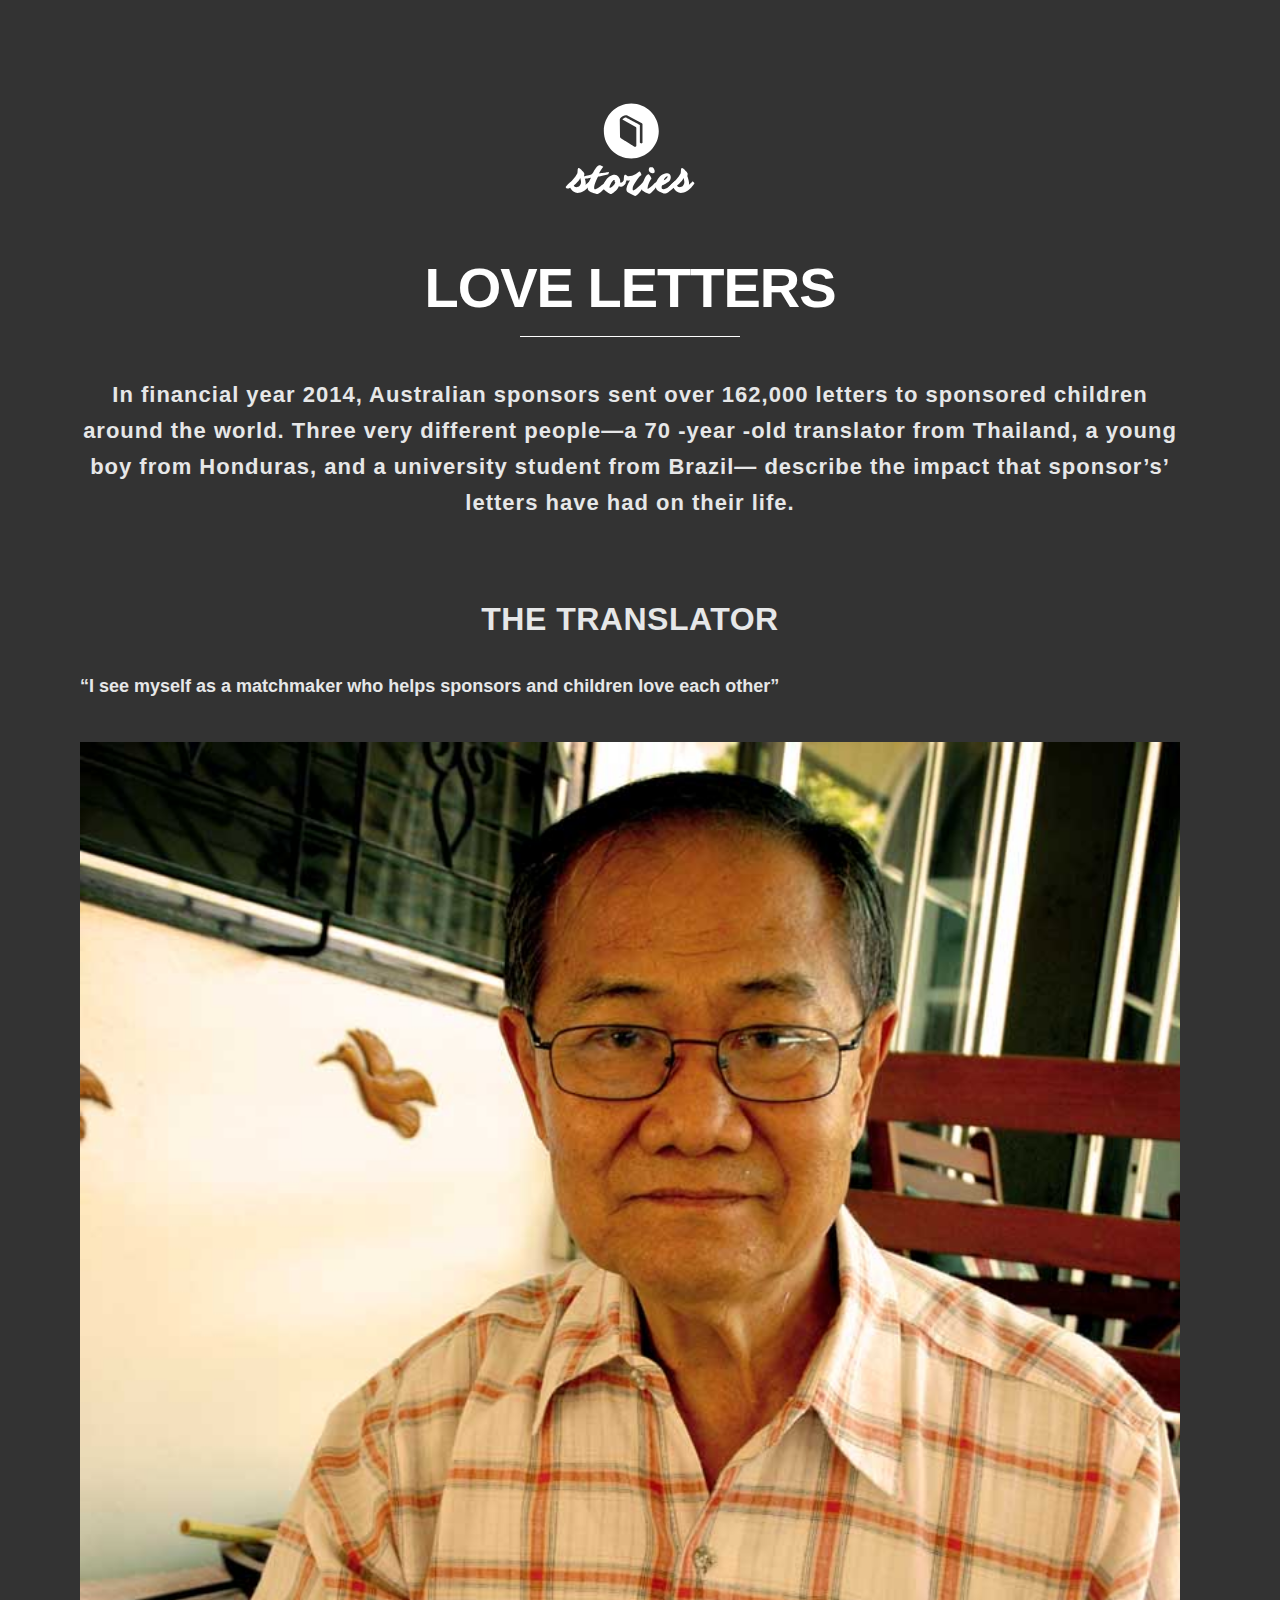
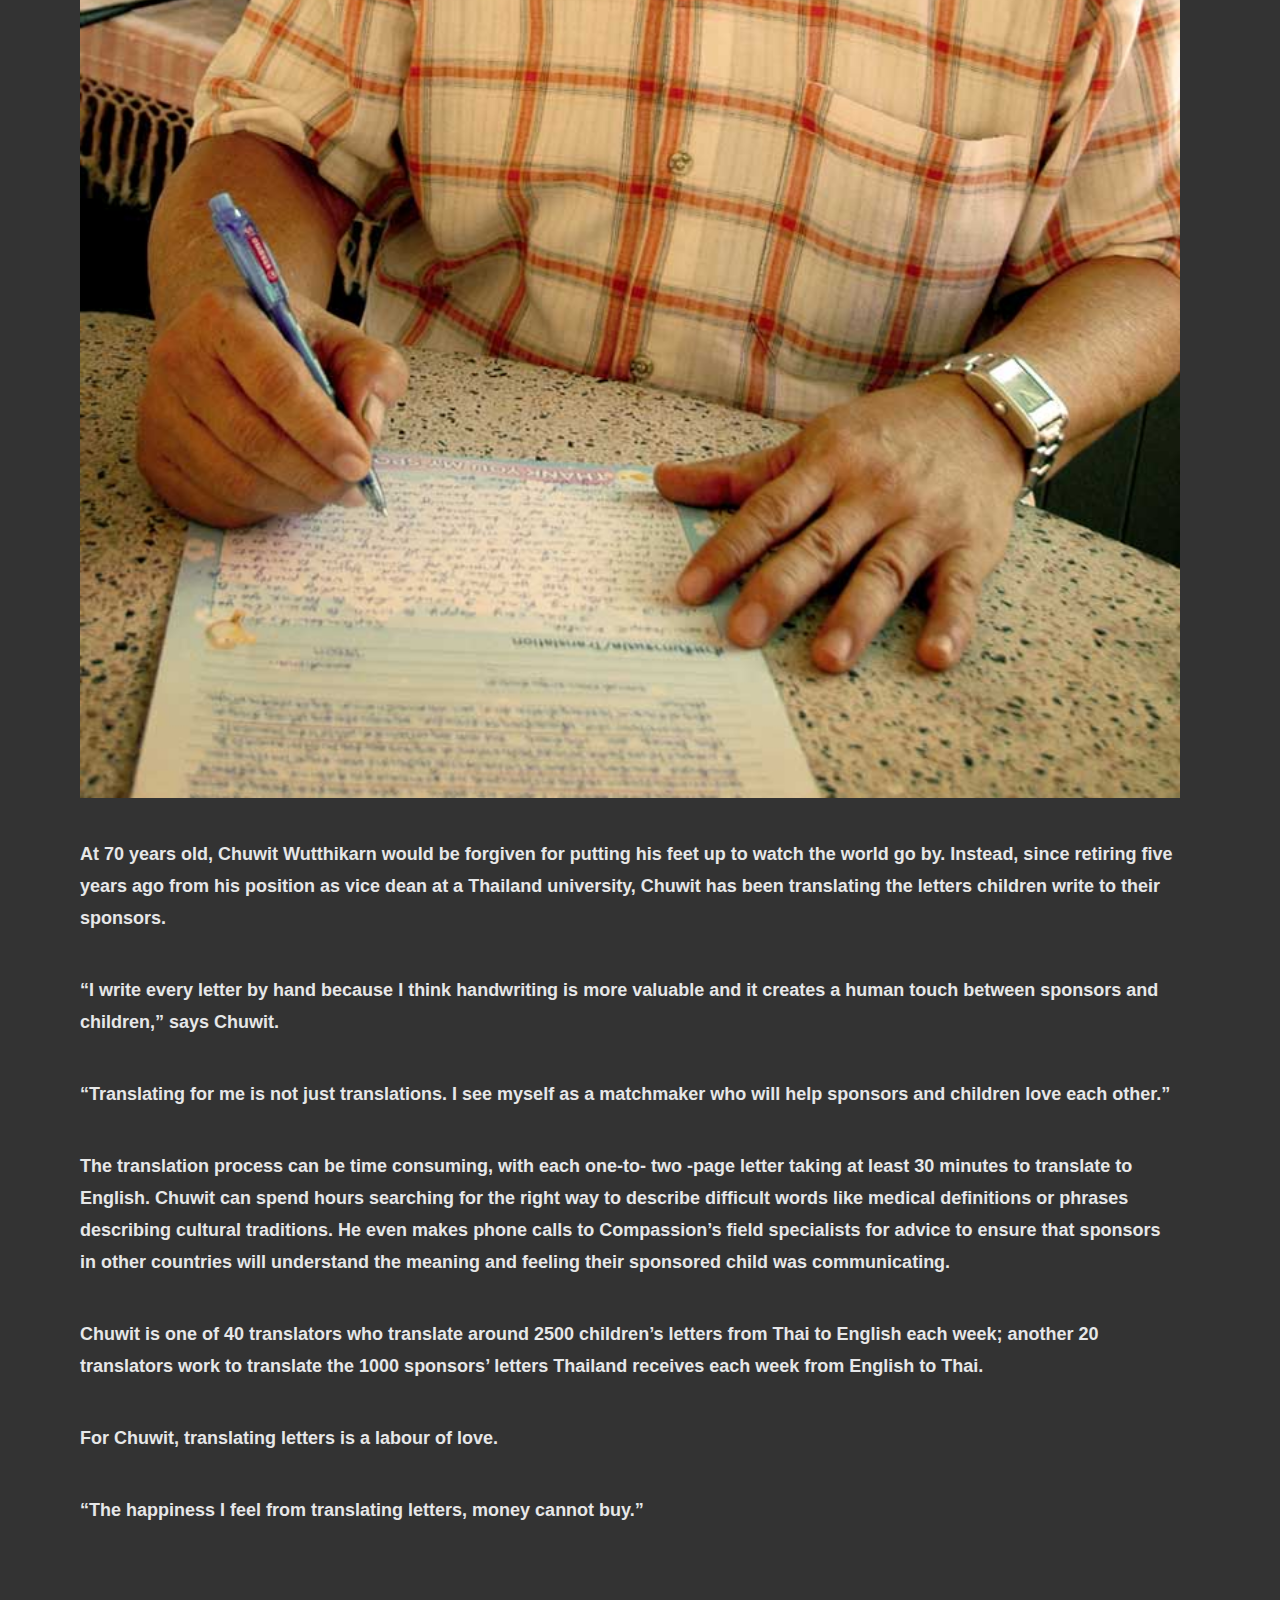
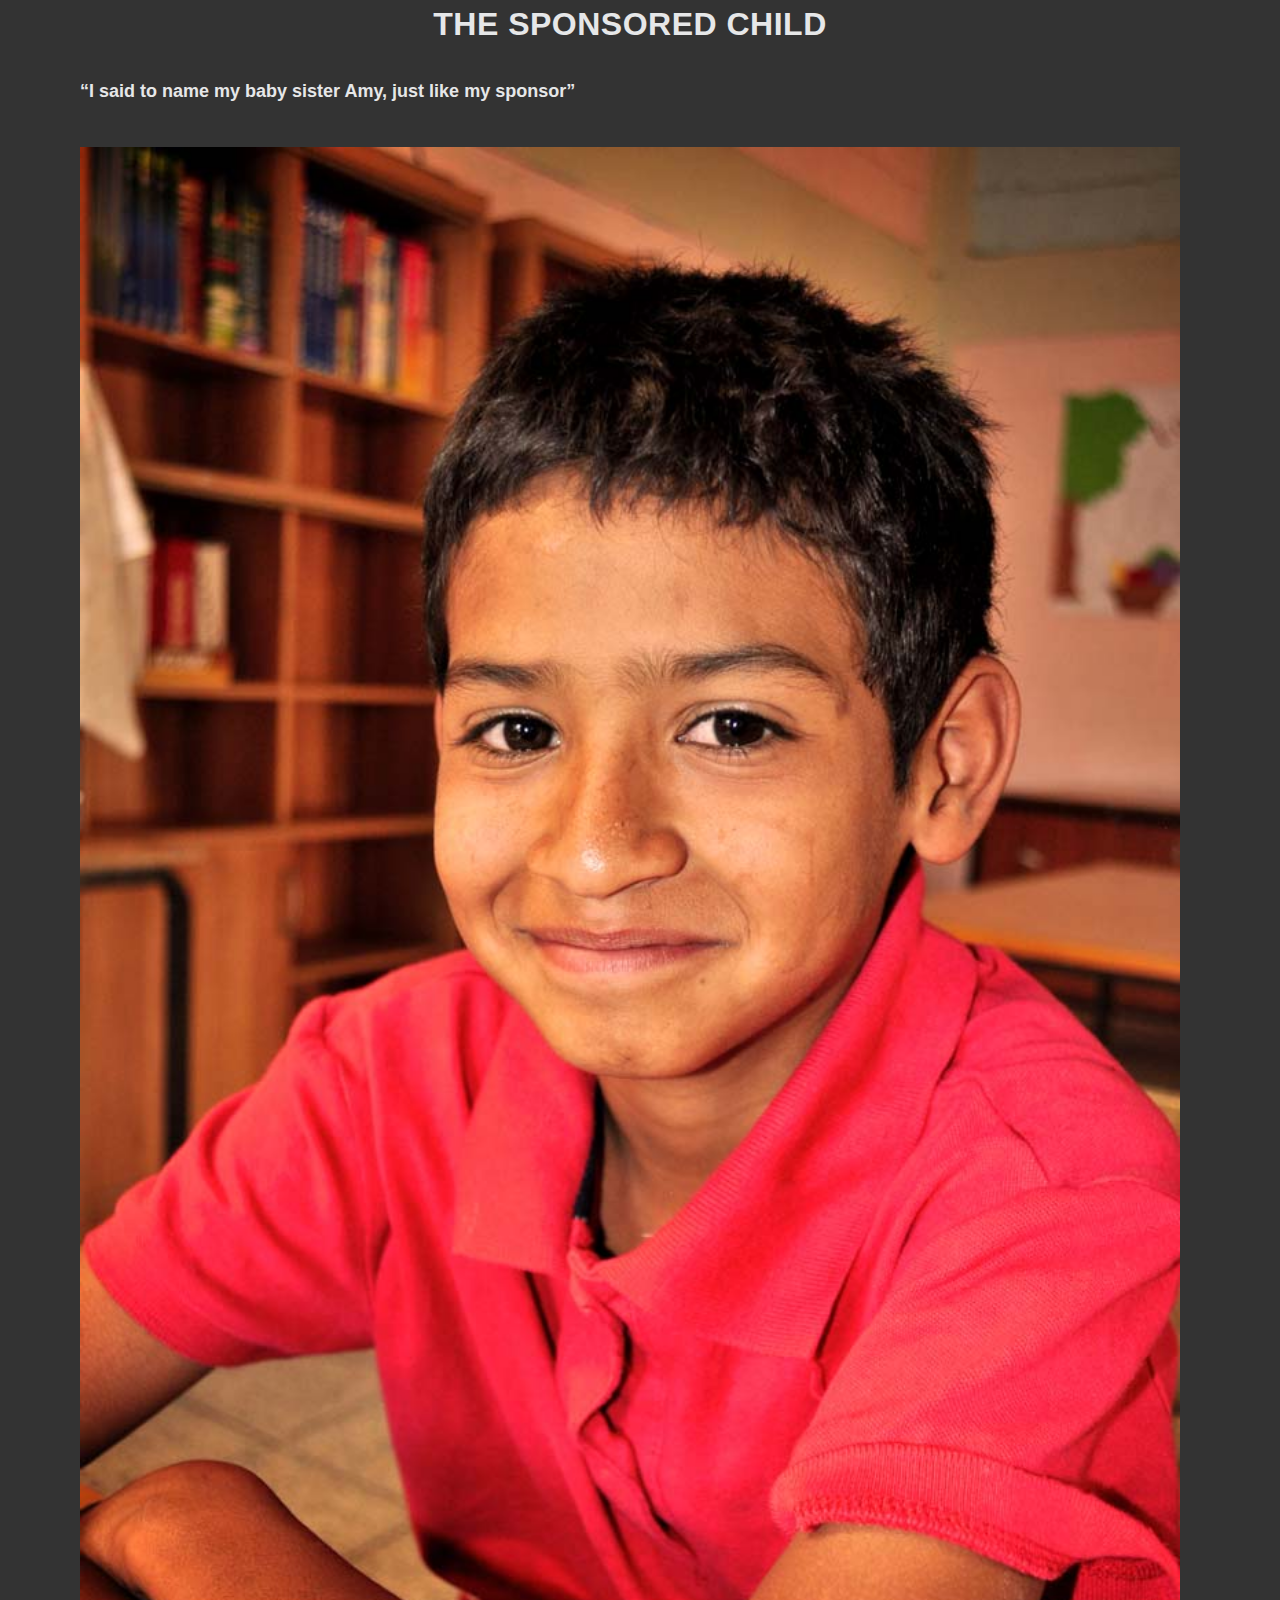
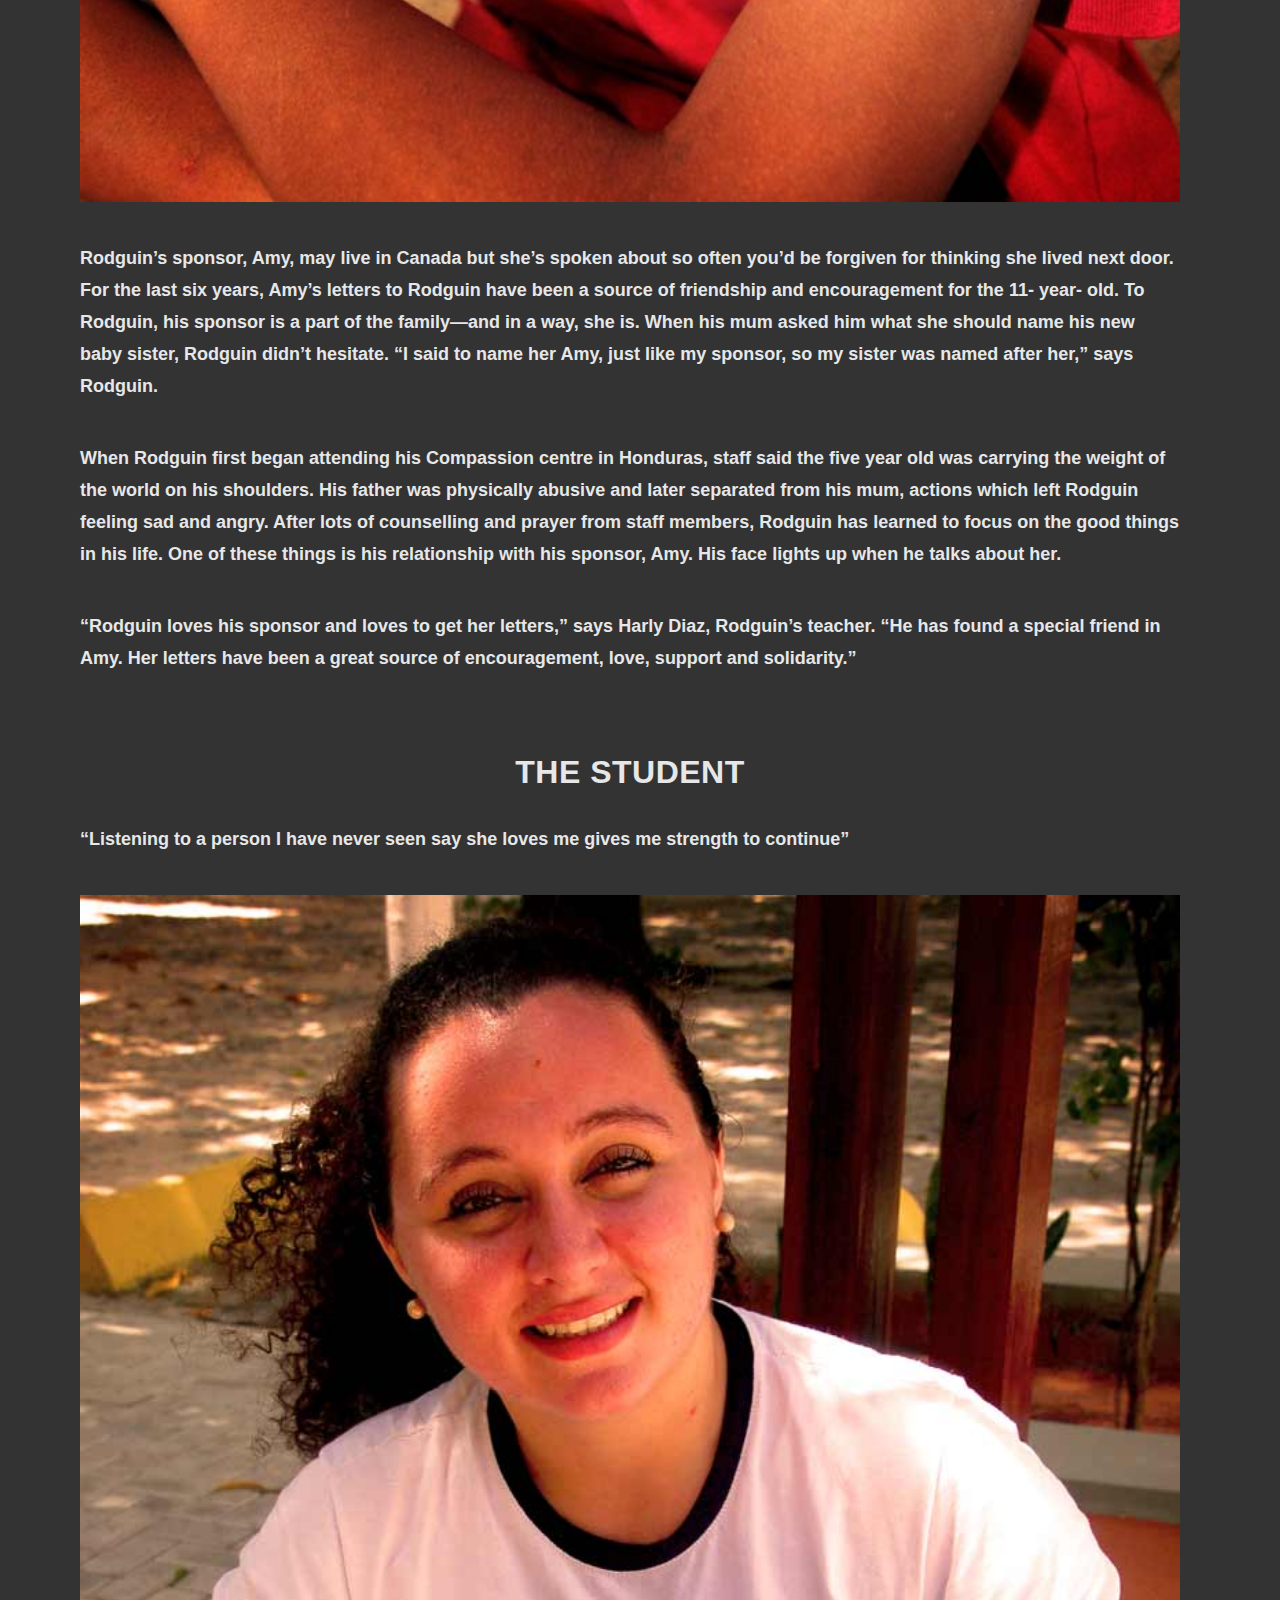
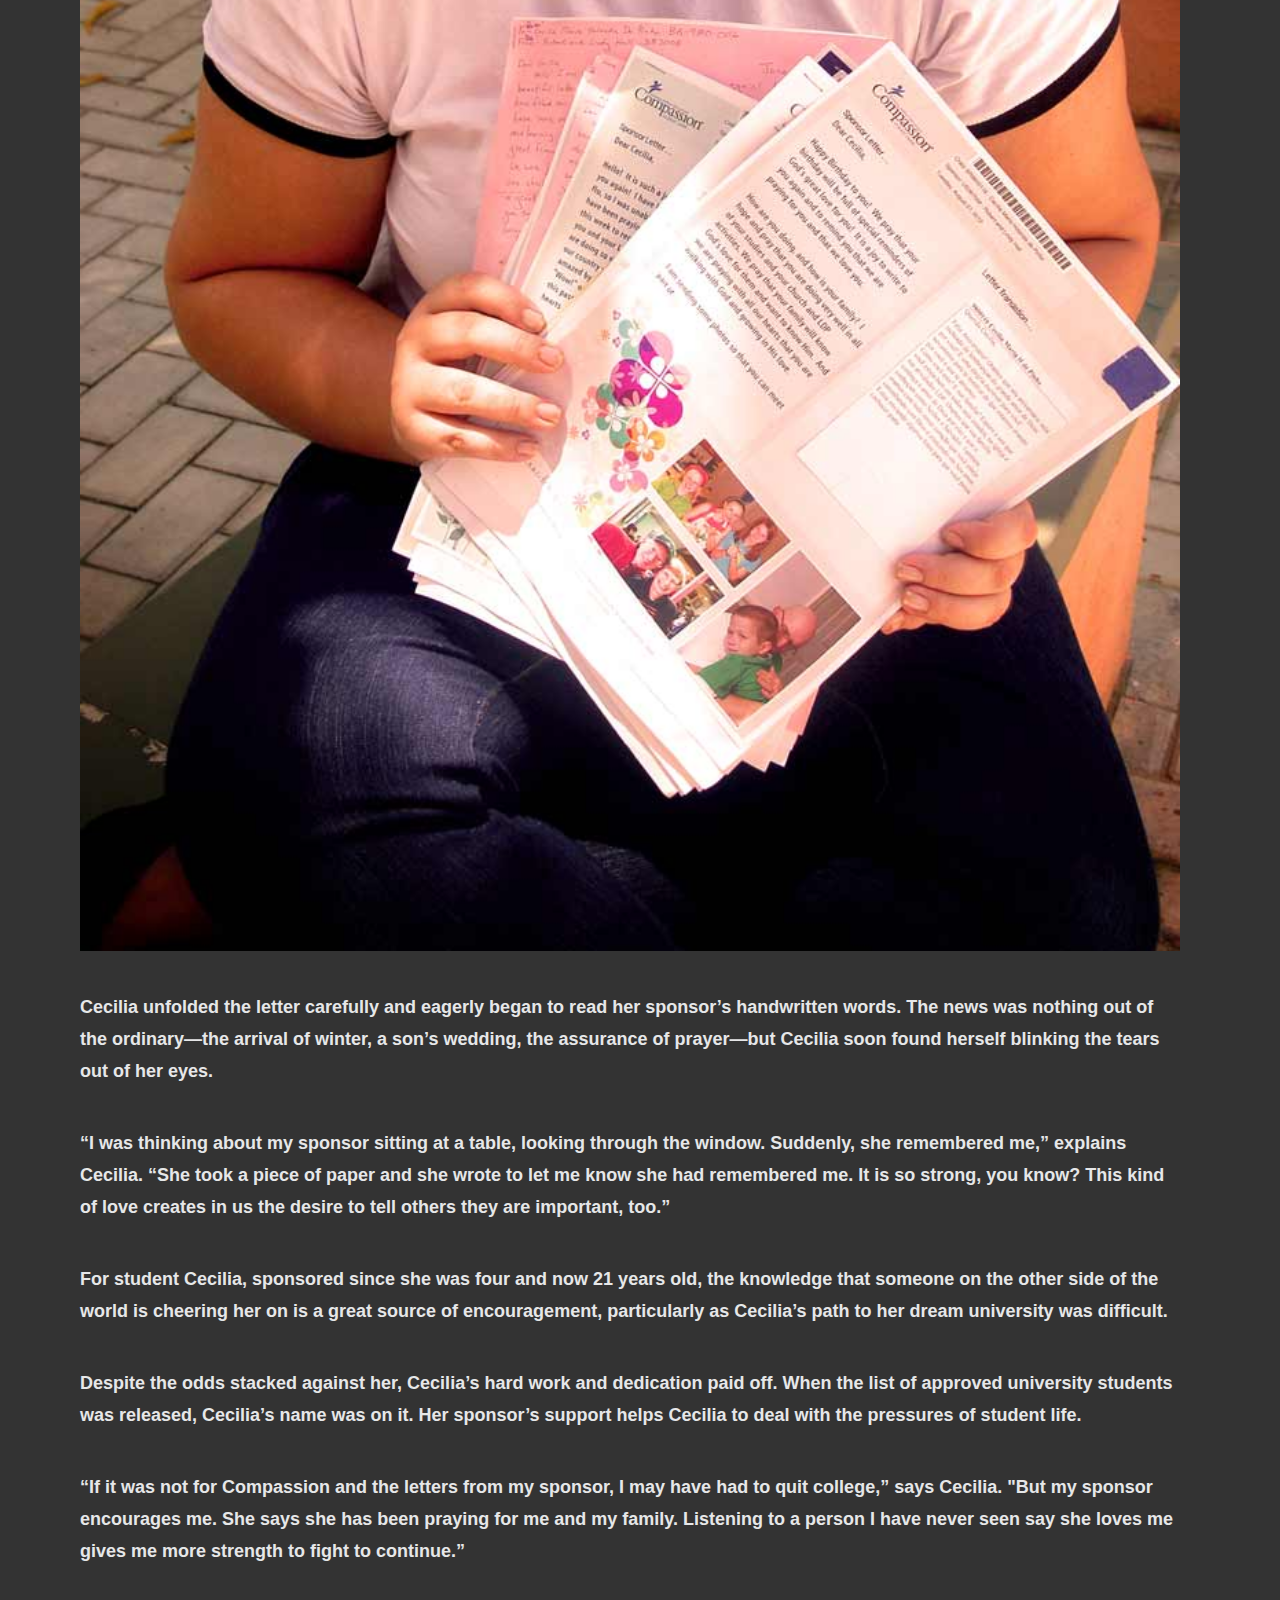
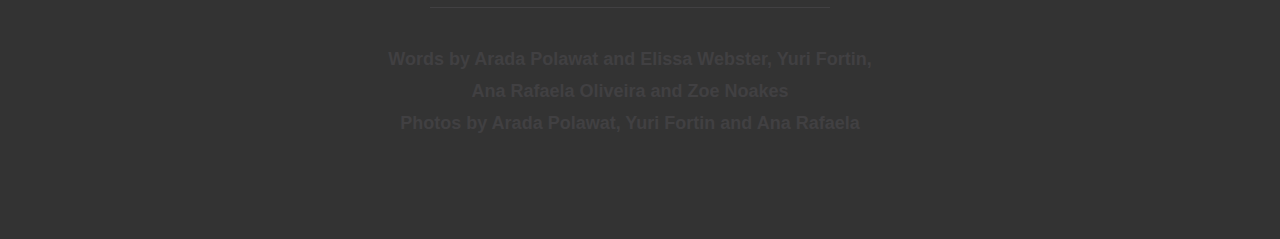
==== stories/Letter_Story.html @ 757c7d7f "Version 1" ====
<!DOCTYPE html>
<html>
    <head>
        
        <link type="text/css" rel="stylesheet" href="https://fast.fonts.net/cssapi/2e2ee3e1-ebfd-435c-9ac6-52f1b2018a3d.css"/>
        <link href="css/stories-css.css" type="text/css" rel="stylesheet" />
        <meta name="viewport" content="width=device-width, initial-scale=1" />
        <meta content="text/html; charset=utf-8" http-equiv="Content-Type" />
        
    </head>
   
    <body>


<!-- Story -->
    
        <div class="story-panel">
            
            <img class="story-icon" src="img/Z_Stories_Icon.svg"/ alt="The Stories"/>
            
            <h2 class="story-title">Love Letters</h2>
            <div class="underline"></div>
            <p class="story-intro">In financial year 2014, Australian sponsors sent over 162,000 letters to sponsored children around the world. Three very different people—a 70 -year -old translator from Thailand, a young boy from Honduras, and a university student from Brazil— describe the impact that sponsor’s’ letters have had on their life. </p>
            
            <p class="story-small-heading">The translator</p>
            
            <p class="story-paragraph">“I see myself as a matchmaker who helps sponsors and children love each other”</p>
            
            <img class="story-image" src="img/Letter_Writing_2.jpg"/ alt="The Stories"/>
            
            <p class="story-paragraph">At 70 years old, Chuwit Wutthikarn would be forgiven for putting his feet up to watch the world go by. Instead, since retiring five years ago from his position as vice dean at a Thailand university, Chuwit has been translating the letters children write to their sponsors. </p>
            
            <p class="story-paragraph">“I write every letter by hand because I think handwriting is more valuable and it creates a human touch between sponsors and children,” says Chuwit.</p>
                
            <p class="story-paragraph">“Translating for me is not just translations. I see myself as a matchmaker who will help sponsors and children love each other.”</p>    
                
            <p class="story-paragraph">The translation process can be time consuming, with each one-to- two -page letter taking at least 30 minutes to translate to English. Chuwit can spend hours searching for the right way to describe difficult words like medical definitions or phrases describing cultural traditions. He even makes phone calls to Compassion’s field specialists for advice to ensure that sponsors in other countries will understand the meaning and feeling their sponsored child was communicating. </p>    
                
            <p class="story-paragraph">Chuwit is one of 40 translators who translate around 2500 children’s letters from Thai to English each week; another 20 translators work to translate the 1000 sponsors’ letters Thailand receives each week from English to Thai.</p>
            
            <p class="story-paragraph">For Chuwit, translating letters is a labour of love.</p>
            
            <p class="story-paragraph">“The happiness I feel from translating letters, money cannot buy.”</p>
            
            <p class="story-small-heading">The sponsored child</p>
            
            <p class="story-paragraph">“I said to name my baby sister Amy, just like my sponsor”</p>
            
            <img class="story-image" src="img/Letter_Writing_1.jpg"/ alt="The Stories"/>
            
            <p class="story-paragraph">Rodguin’s sponsor, Amy, may live in Canada but she’s spoken about so often you’d be forgiven for thinking she lived next door. For the last six years, Amy’s letters to Rodguin have been a source of friendship and encouragement for the 11- year- old. To Rodguin, his sponsor is a part of the family—and in a way, she is. When his mum asked him what she should name his new baby sister, Rodguin didn’t hesitate. “I said to name her Amy, just like my sponsor, so my sister was named after her,” says Rodguin. </p>
            
            <p class="story-paragraph">When Rodguin first began attending his Compassion centre in Honduras, staff said the five year old was carrying the weight of the world on his shoulders. His father was physically abusive and later separated from his mum, actions which left Rodguin feeling sad and angry. After lots of counselling and prayer from staff members, Rodguin has learned to focus on the good things in his life. One of these things is his relationship with his sponsor, Amy. His face lights up when he talks about her.</p>
            
            <p class="story-paragraph">“Rodguin loves his sponsor and loves to get her letters,” says Harly Diaz, Rodguin’s teacher. “He has found a special friend in Amy. Her letters have been a great source of encouragement, love, support and solidarity.”</p>
            
            <p class="story-small-heading">The student</p>
            
            <p class="story-paragraph">“Listening to a person I have never seen say she loves me gives me strength to continue”</p>
            
            <img class="story-image" src="img/Letter_Writing_3.jpg"/ alt="The Stories"/>
            
            <p class="story-paragraph">Cecilia unfolded the letter carefully and eagerly began to read her sponsor’s handwritten words. The news was nothing out of the ordinary—the arrival of winter, a son’s wedding, the assurance of prayer—but Cecilia soon found herself blinking the tears out of her eyes.  </p>
            
            <p class="story-paragraph">“I was thinking about my sponsor sitting at a table, looking through the window. Suddenly, she remembered me,” explains Cecilia. “She took a piece of paper and she wrote to let me know she had remembered me. It is so strong, you know? This kind of love creates in us the desire to tell others they are important, too.”</p>
            
            <p class="story-paragraph">For student Cecilia, sponsored since she was four and now 21 years old, the knowledge that someone on the other side of the world is cheering her on is a great source of encouragement, particularly as Cecilia’s path to her dream university was difficult.</p>
            
            <p class="story-paragraph">Despite the odds stacked against her, Cecilia’s hard work and dedication paid off. When the list of approved university students was released, Cecilia’s name was on it. Her sponsor’s support helps Cecilia to deal with the pressures of student life.</p>
            
            <p class="story-paragraph">“If it was not for Compassion and the letters from my sponsor, I may have had to quit college,” says Cecilia. "But my sponsor encourages me. She says she has been praying for me and my family. Listening to a person I have never seen say she loves me gives me more strength to fight to continue.”</p>
            
            <div class="underline-large-grey"></div>
            
            <p class="story-paragraph-credit">Words by Arada Polawat and Elissa Webster, Yuri Fortin, <br/>Ana Rafaela Oliveira and Zoe Noakes <br/>Photos by Arada Polawat, Yuri Fortin and Ana Rafaela </p>

        </div>


    </body>

</html>
---- stories/css/stories-css.css ----
* {
  -webkit-box-sizing: border-box;
  -moz-box-sizing: border-box;
  box-sizing: border-box; }

/*! normalize.css v1.0.0 | MIT License | git.io/normalize */
article, aside, details, figcaption, figure, footer, header, hgroup, nav, section, summary {
  display: block; }

audio, canvas, video {
  display: inline-block; }

audio:not([controls]) {
  display: none;
  height: 0; }

[hidden] {
  display: none; }

html {
  font-size: 100%;
  -webkit-text-size-adjust: 100%;
  -ms-text-size-adjust: 100%; }

button, html, input, select, textarea {
  font-family: sans-serif; }

body {
  margin: 0; }

a:focus {
  outline: dotted thin; }

a:active, a:hover {
  outline: 0; }

h1 {
  font-size: 2em;
  margin: .67em 0; }

h2 {
  font-size: 1.5em;
  margin: .83em 0; }

h3 {
  font-size: 1.17em;
  margin: 1em 0; }

h4 {
  font-size: 1em;
  margin: 1.33em 0; }

h5 {
  font-size: .83em;
  margin: 1.67em 0; }

h6 {
  font-size: .75em;
  margin: 2.33em 0; }

abbr[title] {
  border-bottom: 1px dotted; }

b, strong {
  font-weight: 700; }

blockquote {
  margin: 1em 40px; }

dfn {
  font-style: italic; }

mark {
  background: #ff0;
  color: #000; }

p, pre {
  margin: 1em 0; }

code, kbd, pre, samp {
  font-family: monospace,serif;
  font-size: 1em; }

pre {
  white-space: pre;
  white-space: pre-wrap;
  word-wrap: break-word; }

q {
  quotes: none; }

q:after, q:before {
  content: '';
  content: none; }

small {
  font-size: 75%; }

sub, sup {
  font-size: 75%;
  line-height: 0;
  position: relative;
  vertical-align: baseline; }

sup {
  top: -.5em; }

sub {
  bottom: -.25em; }

dl, menu, ol, ul {
  margin: 1em 0; }

dd {
  margin: 0 0 0 40px; }

menu, ol, ul {
  padding: 0 0 0 40px; }

nav ol, nav ul {
  list-style: none; }

img {
  border: 0;
  -ms-interpolation-mode: bicubic; }

svg:not(:root) {
  overflow: hidden; }

figure, form {
  margin: 0; }

fieldset {
  border: 1px solid silver;
  margin: 0 2px;
  padding: .35em .625em .75em; }

legend {
  border: 0;
  padding: 0;
  white-space: normal; }

button, input, select, textarea {
  font-size: 100%;
  margin: 0;
  vertical-align: baseline; }

button, input {
  line-height: normal; }

button, html input[type=button], input[type=reset], input[type=submit] {
  -webkit-appearance: button;
  cursor: pointer; }

button[disabled], input[disabled] {
  cursor: default; }

input[type=checkbox], input[type=radio] {
  box-sizing: border-box;
  padding: 0; }

input[type=search] {
  -webkit-appearance: textfield;
  -moz-box-sizing: content-box;
  -webkit-box-sizing: content-box;
  box-sizing: content-box; }

input[type=search]::-webkit-search-cancel-button, input[type=search]::-webkit-search-decoration {
  -webkit-appearance: none; }

button::-moz-focus-inner, input::-moz-focus-inner {
  border: 0;
  padding: 0; }

textarea {
  overflow: auto;
  vertical-align: top; }

table {
  border-collapse: collapse;
  border-spacing: 0; }

* {
  font-family: "Tetria LT W01 Regular","Helvetica Neue",Helvetica,Arial,sans-serif; }

::-webkit-input-placeholder {
  color: #a7a9ac;
  font-family: "Tetria LT W01 Light","Helvetica Neue",Helvetica,Arial,sans-serif; }

::-moz-placeholder {
  color: #a7a9ac;
  font-family: "Tetria LT W01 Light","Helvetica Neue",Helvetica,Arial,sans-serif; }

:-ms-input-placeholder {
  color: #a7a9ac;
  font-family: "Tetria LT W01 Light","Helvetica Neue",Helvetica,Arial,sans-serif; }

input:-moz-placeholder {
  color: #a7a9ac;
  font-family: "Tetria LT W01 Light","Helvetica Neue",Helvetica,Arial,sans-serif; }

input, select, textarea {
  color: #333132; }

input:focus, textarea:focus {
  color: #0056a4; }

h1 {
  font-family: "Tetria LT W01 Black", "Helvetica Neue", Helvetica, Arial, sans-serif;
  font-size: 160px;
  text-align: center;
  text-transform: uppercase;
  letter-spacing: -2px;
  color: #ffffff;
  margin: 0px 24px; 
}

h2 {
  font-family: "Tetria LT W01 Bold", "Helvetica Neue", Helvetica, Arial, sans-serif;
  font-size: 56px;
  text-align: center;
  text-transform: uppercase;
  letter-spacing: -1px;
  line-height: 56px;
  color: #ffffff;
  margin: 0px 0px 40px 0px;
}

h3 {
  font-family: "Tetria LT W01 Bold", "Helvetica Neue", Helvetica, Arial, sans-serif;
  font-size: 28px;
  text-align: center;
  text-transform: uppercase;
  letter-spacing: 12px;
  color: #ffffff; }

h4 {
  font-family: "Tetria LT W01 Bold", "Helvetica Neue", Helvetica, Arial, sans-serif;
  font-size: 16px;
  text-align: center;
  text-transform: uppercase;
  letter-spacing: 6px;
  color: #ffffff;
  margin: 0px 0px;
}

h5 {
  font-family: "Tetria LT W01 Light", "Helvetica Neue", Helvetica, Arial, sans-serif;
  font-size: 14px;
  font-weight: 700;  
  text-align: center;
  text-transform: uppercase;
  letter-spacing: 2px;
  color: #ffffff;
  margin: 0px 0px;
}

.large-paragraph {
  font-family: "Tetria LT W01 Light", "Helvetica Neue", Helvetica, Arial, sans-serif;
  font-size: 48px;
  font-weight: 700;   
  text-align: center;
  line-height: 48px;
  letter-spacing: 0px;
  color: #ffffff;
  margin: 0px 0px; 
}

.small-paragraph {
  font-family: "Tetria LT W01 Light", "Helvetica Neue", Helvetica, Arial, sans-serif;
  font-size: 18px;
  font-weight: 700;  
  text-align: center;
  line-height: 32px;
  letter-spacing: 0px;
  color: #ffffff;
  margin: 0px 0px; 
}

.story-box {
    border: solid 14px #ffffff;
    width: 460px;
    height: auto;
    margin: auto;
    padding: 50px;
}

.story-panel {
    background-color: rgba(0,0,0,0.8);
    /*opacity: 0.5;*/
    /*border: solid 1px #ffffff;*/
    width: 100%;
    height: auto;
    margin: auto;
    padding: 100px 100px 60px 80px;
}

.story-title {
  font-family: "Tetria LT W01 Bold", "Helvetica Neue", Helvetica, Arial, sans-serif;
  font-size: 56px;
  text-align: center;
  text-transform: uppercase;
  letter-spacing: -1px;
  line-height: 56px;
  color: #ffffff;
  margin: 0px 0px 20px 0px;
}

.story-intro {
  font-family: "Tetria LT W01 Bold", "Helvetica Neue", Helvetica, Arial, sans-serif;
  font-size: 22px;
  font-weight: 700;  
  text-align: center;
  line-height: 36px;
  letter-spacing: 1px;
  color: #E6E7E8;
  margin: 0px 0px 40px 0px; 
}

.story-small-heading {
  font-family: "Tetria LT W01 Bold", "Helvetica Neue", Helvetica, Arial, sans-serif;
  font-size: 32px;
  font-weight: 700;     
  text-align: center;
  text-transform: uppercase;
  letter-spacing: .5px;
  color: #E6E7E8;
  margin-top: 80px;
}

.story-paragraph {
  font-family: "Tetria LT W01 Light", "Helvetica Neue", Helvetica, Arial, sans-serif;
  font-size: 18px;
  font-weight: 700;  
  text-align: left;
  line-height: 32px;
  letter-spacing: 0px;
  color: #E6E7E8;
  margin: 0px 0px 40px 0px; 
}

.story-paragraph-credit {
  font-family: "Tetria LT W01 Light", "Helvetica Neue", Helvetica, Arial, sans-serif;
  font-size: 18px;
  font-weight: 700;  
  text-align: center;
  line-height: 32px;
  letter-spacing: 0px;
  color: #414042;
  margin: 0px 0px 40px 0px; 
}

.underline {
    background: #ffffff;
    display: block;
    margin: auto;
    margin-bottom: 40px;
    height: 1px;
    width: 220px;
}

.underline-large {
    background: #ffffff;
    display: block;
    margin: auto;
    margin-bottom: 35px;
    height: 1px;
    width: 300px;
}

.underline-large-grey {
    background: #414042;
    display: block;
    margin: auto;
    margin-bottom: 35px;
    height: 1px;
    width: 400px;
}

button {
    border: solid 4px #ffffff;
    background: none;
    width: auto;
    height: auto;
    margin: 50px 0px 0px 0px;
    padding: 20px 54px 20px 54px;
    display: block
}
  
.reference-frame {
    background-image: url("/img/3_Finance_Story_Background.jpg");
    background-size: contain;
    overflow: auto;
    background-color: rgba(0,0,0,0.2);
}
   
.story-icon {
    height: 100px;
    width: 140px;
    display: block;
    margin: 0 auto 60px;
    align-content: center;
}

.story-image {
    height: auto;
    width: 100%;
    display: block;
    margin: 0 auto 40px;
    /*border: 6px solid rgba(0, 0, 0, .5);*/
}


/*# sourceMappingURL=ui-elements.css.map */
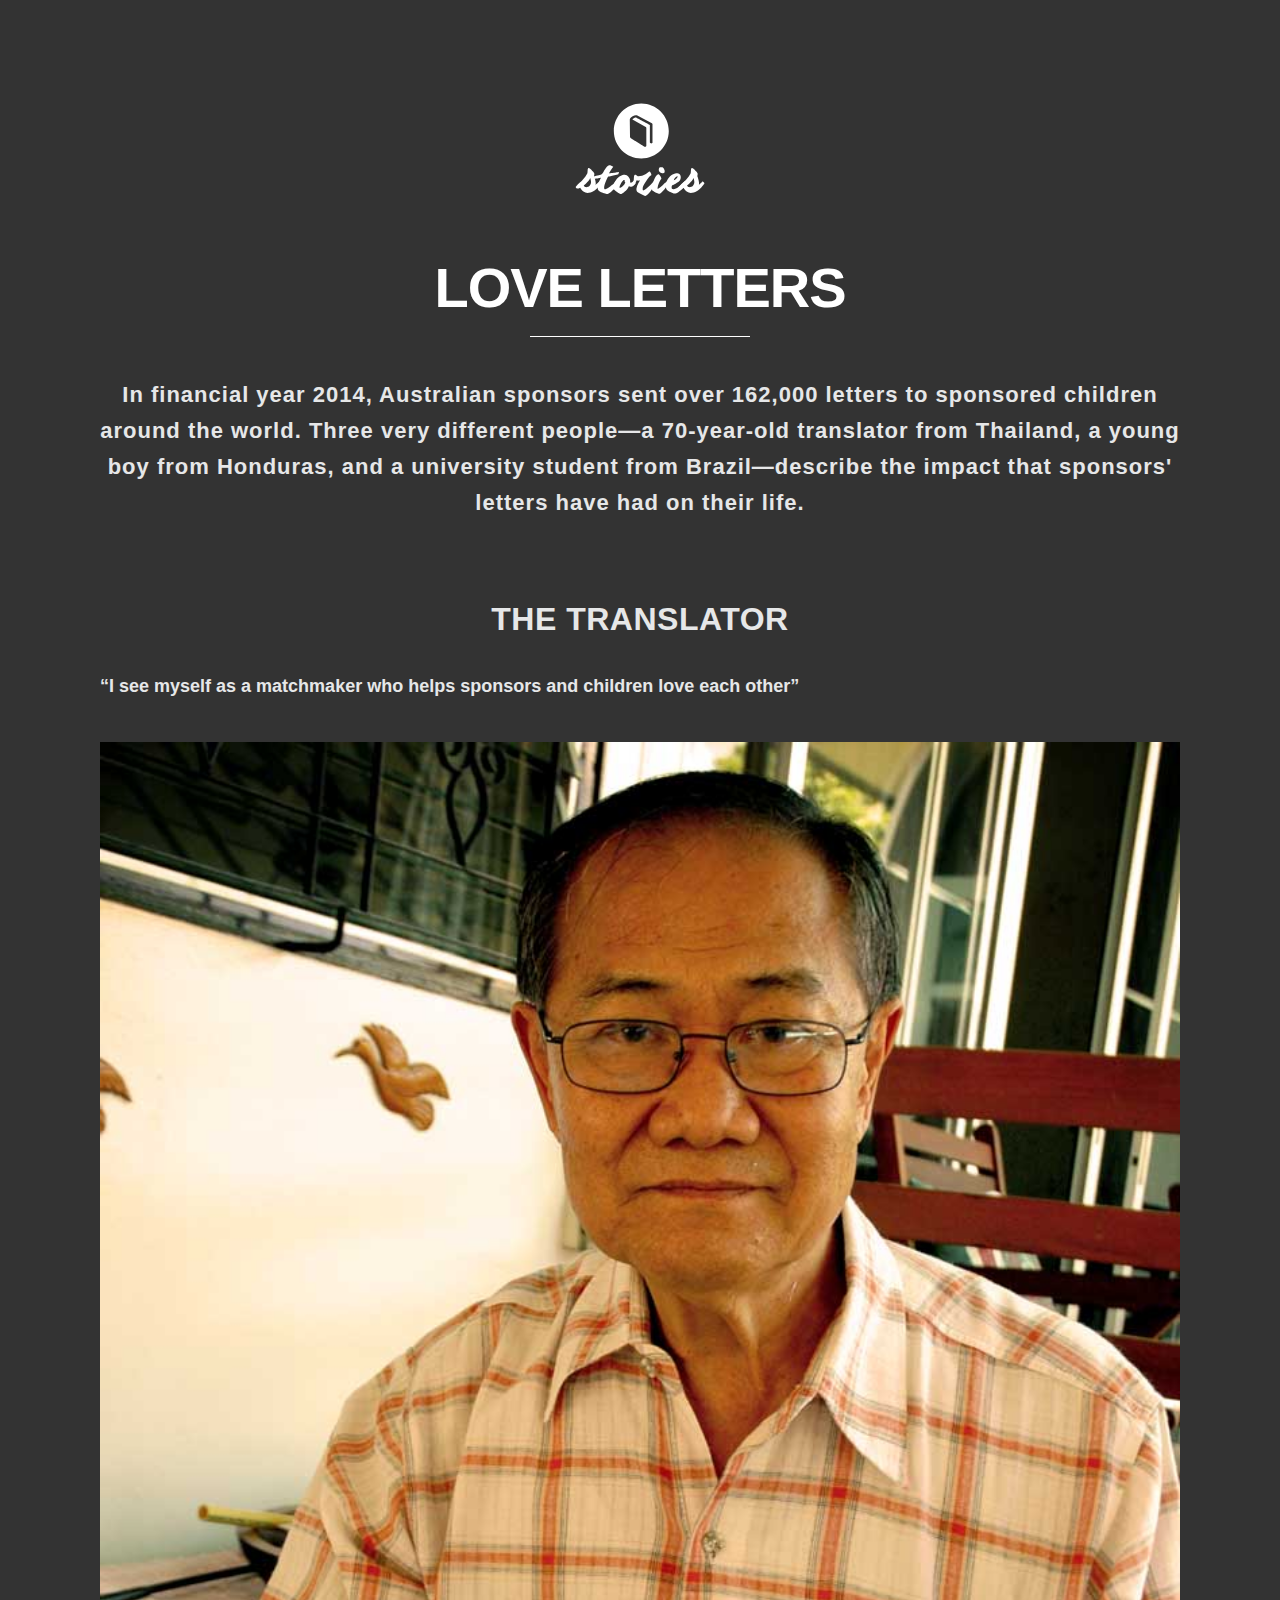
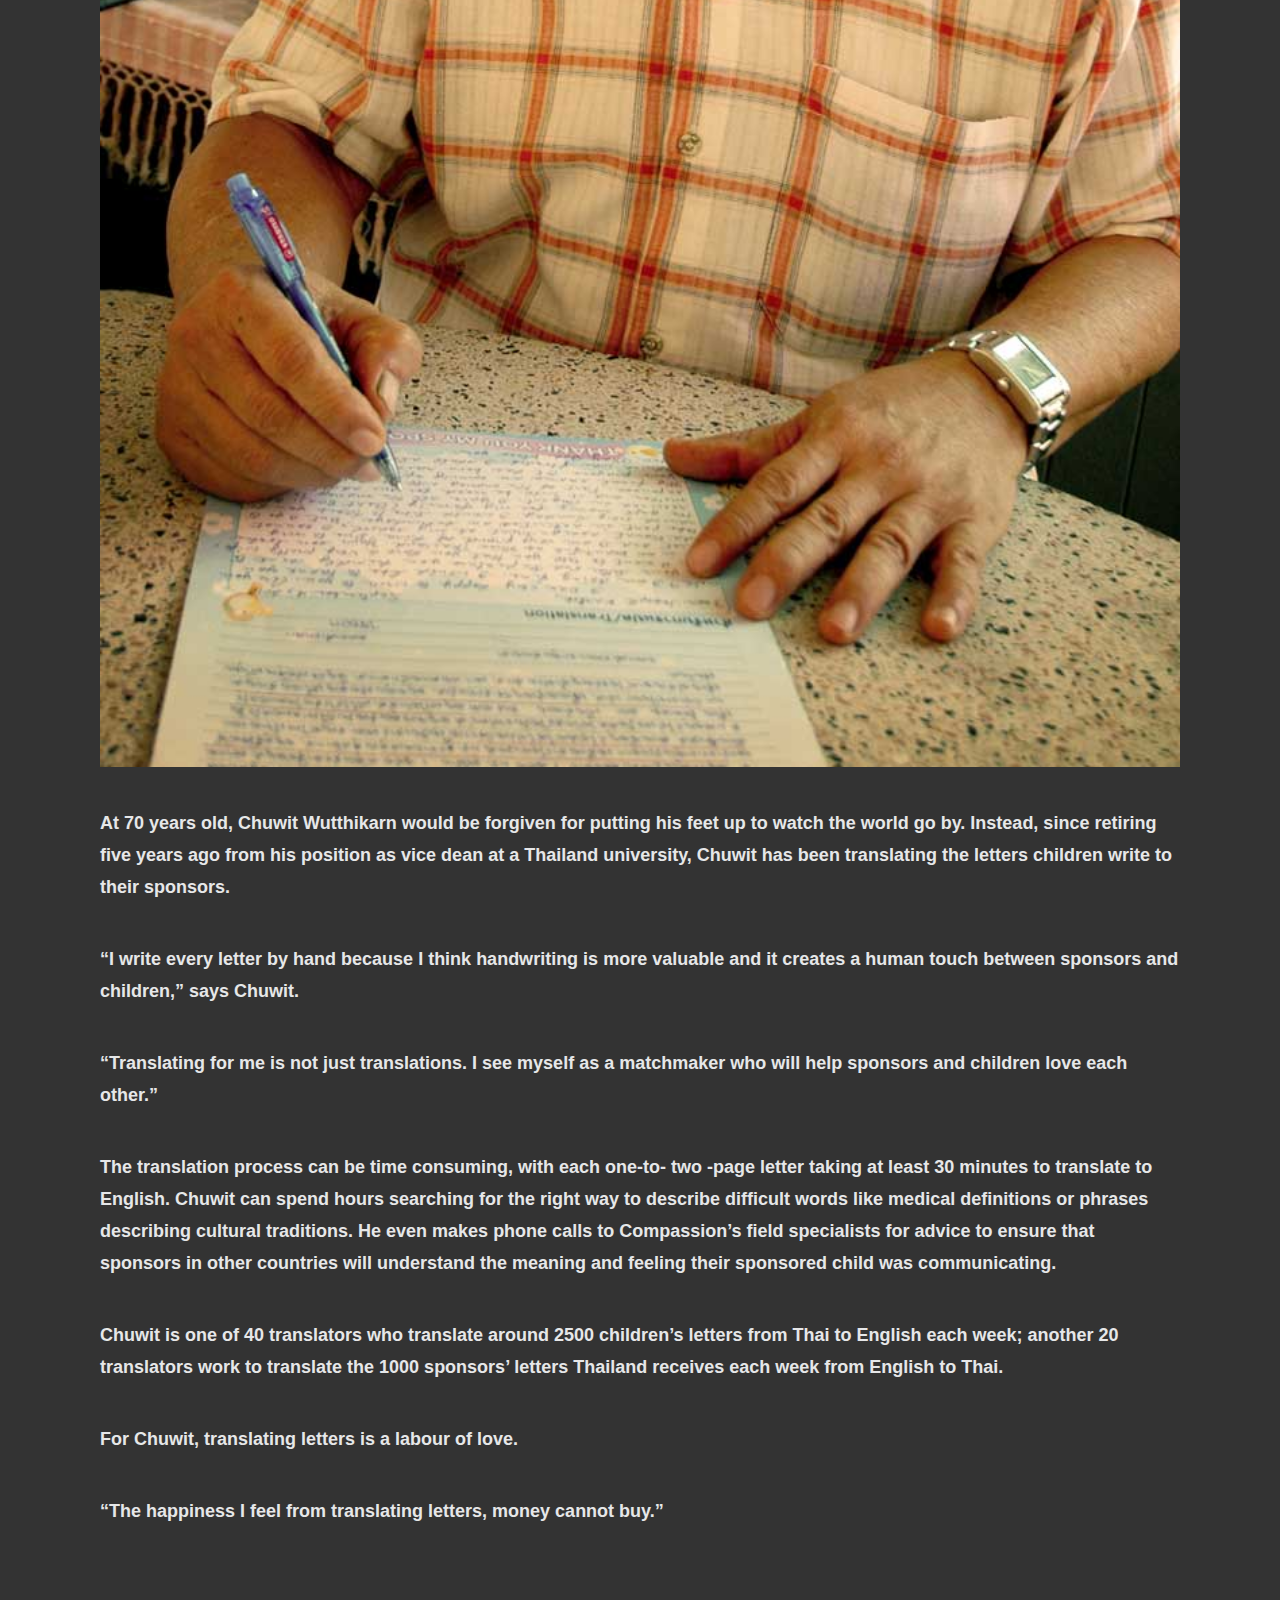
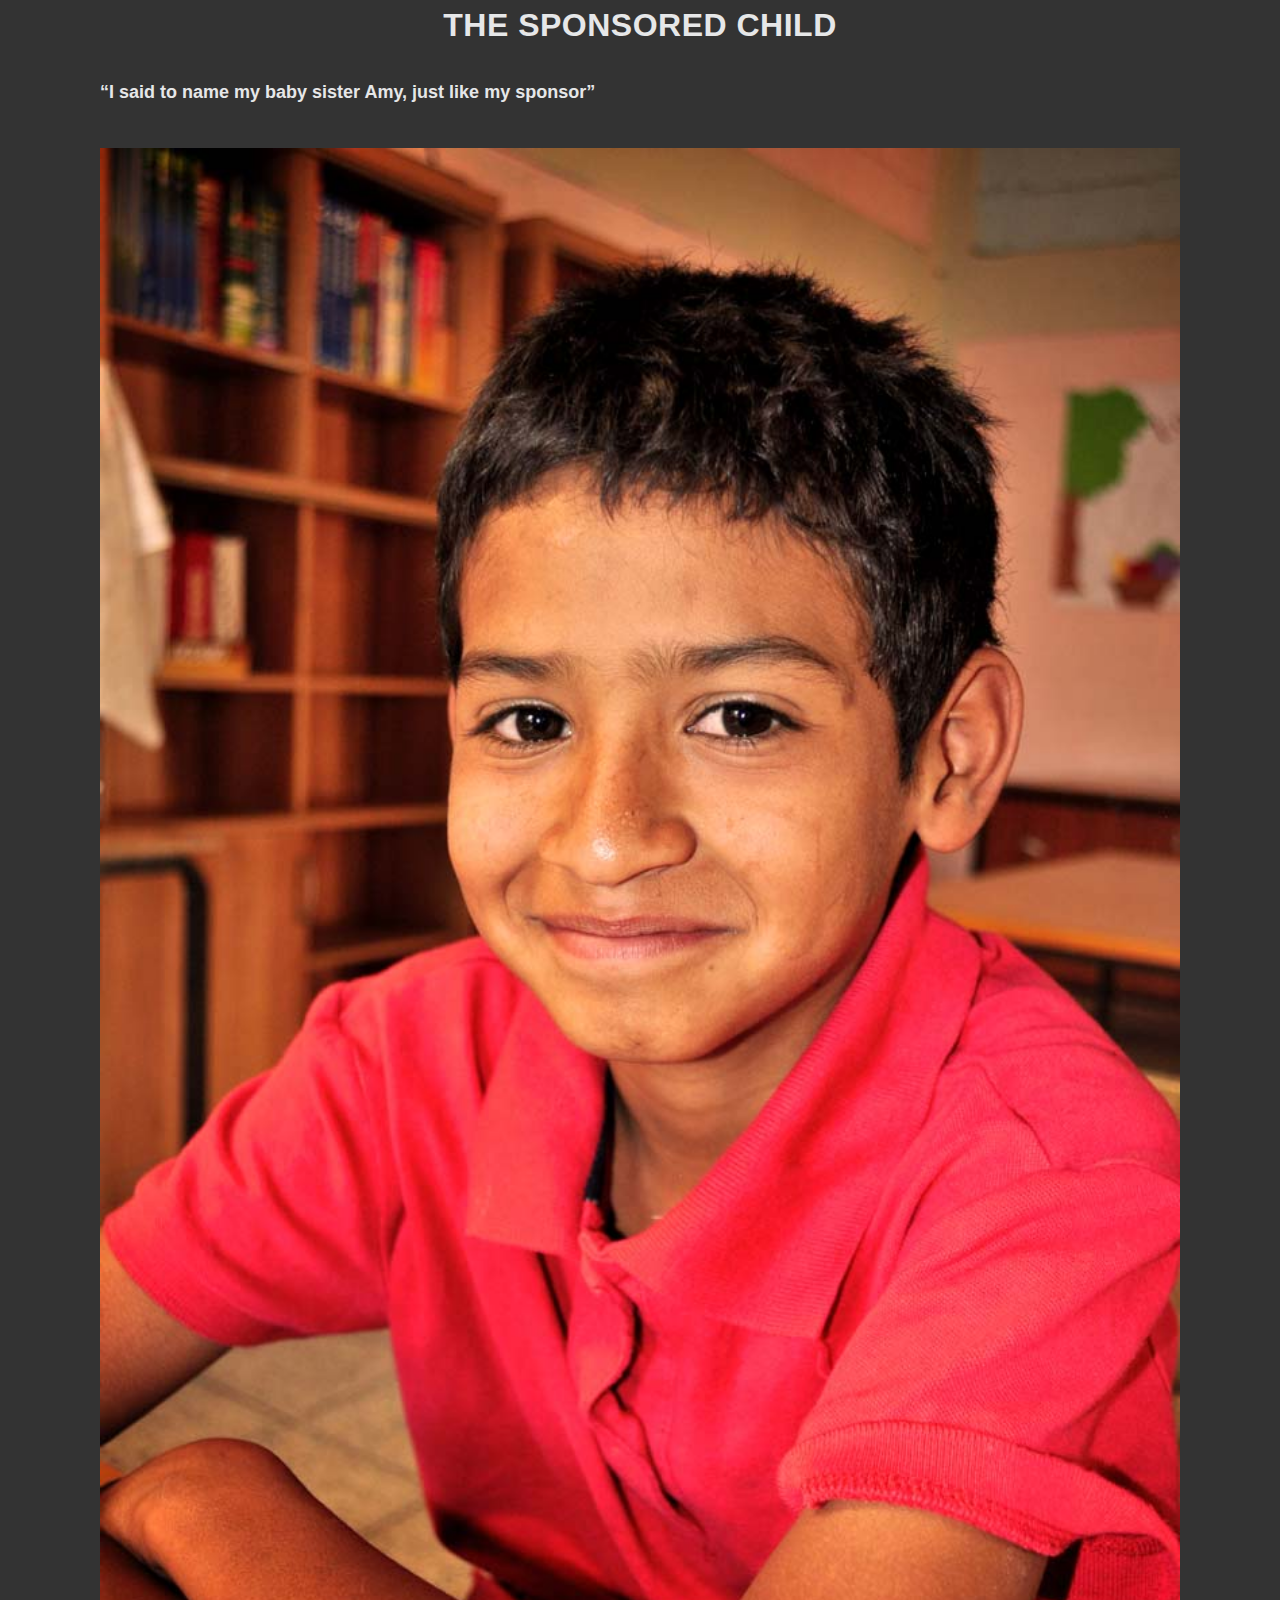
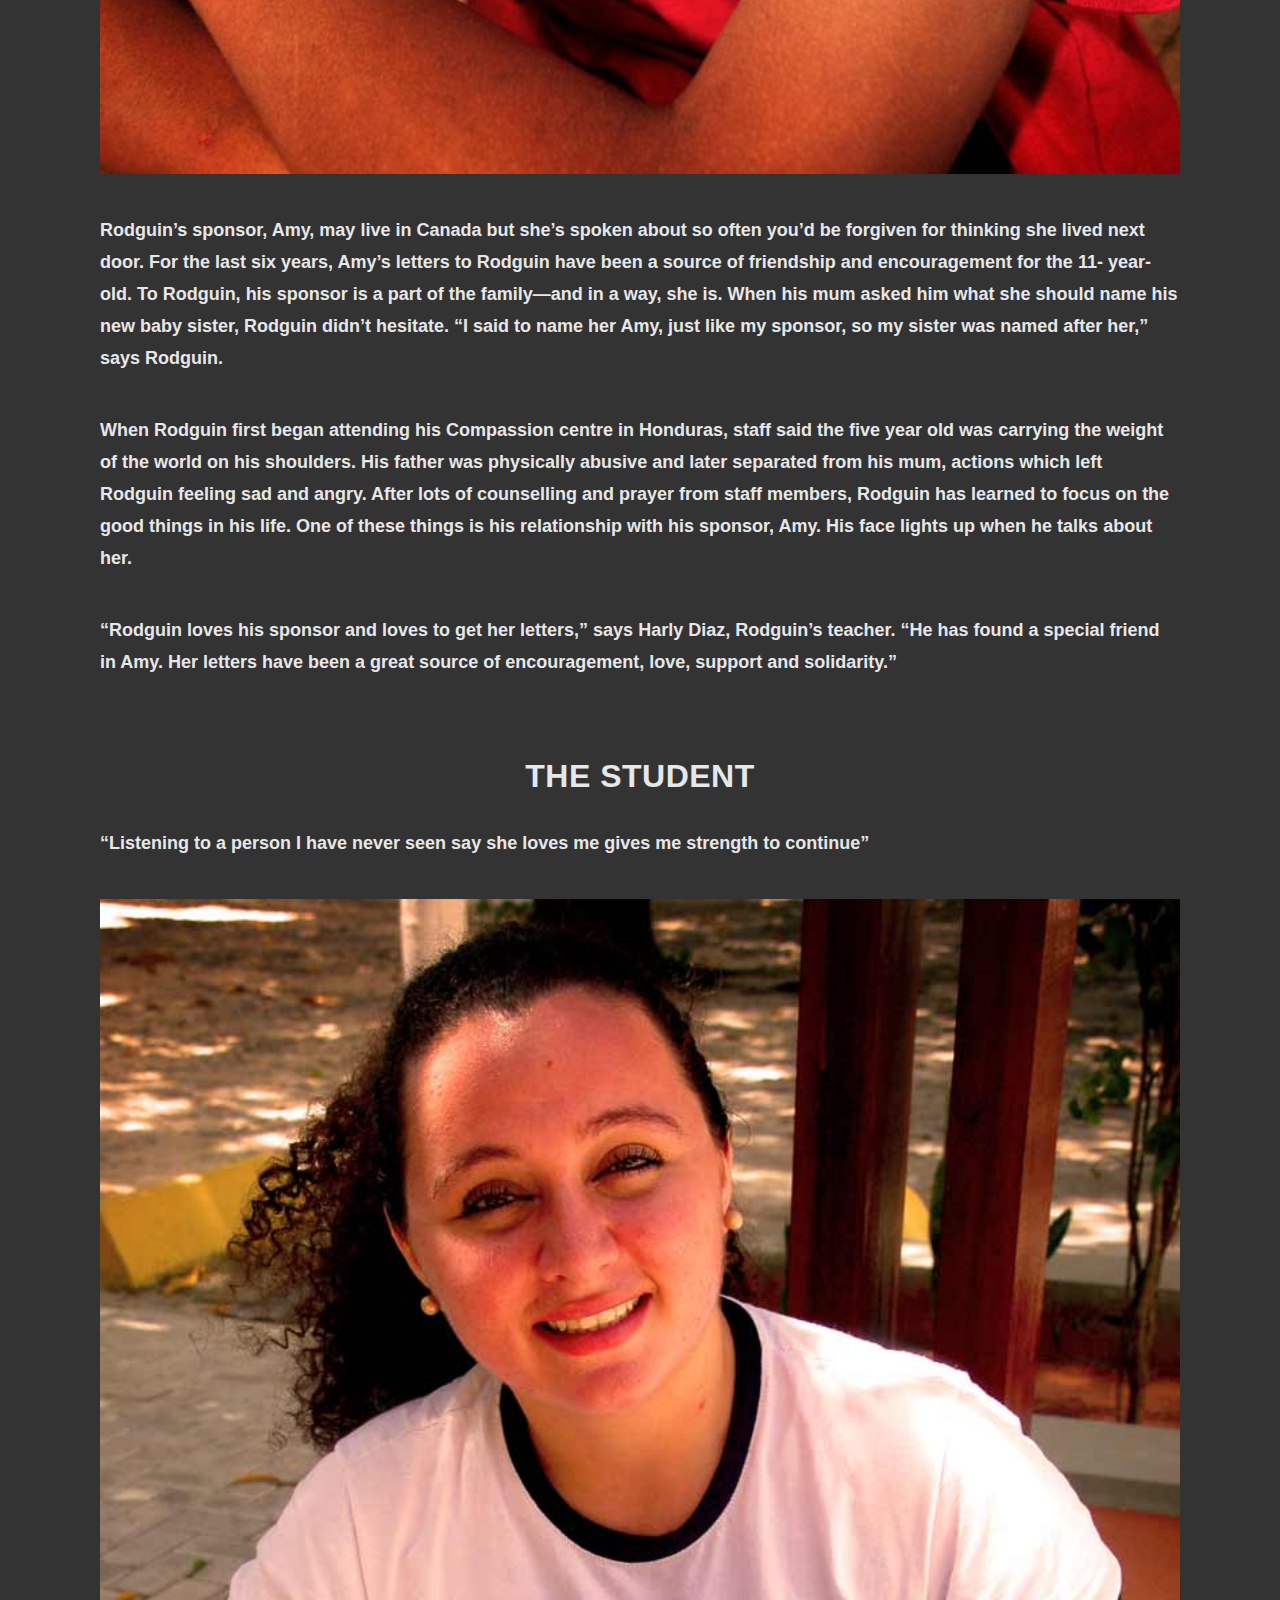
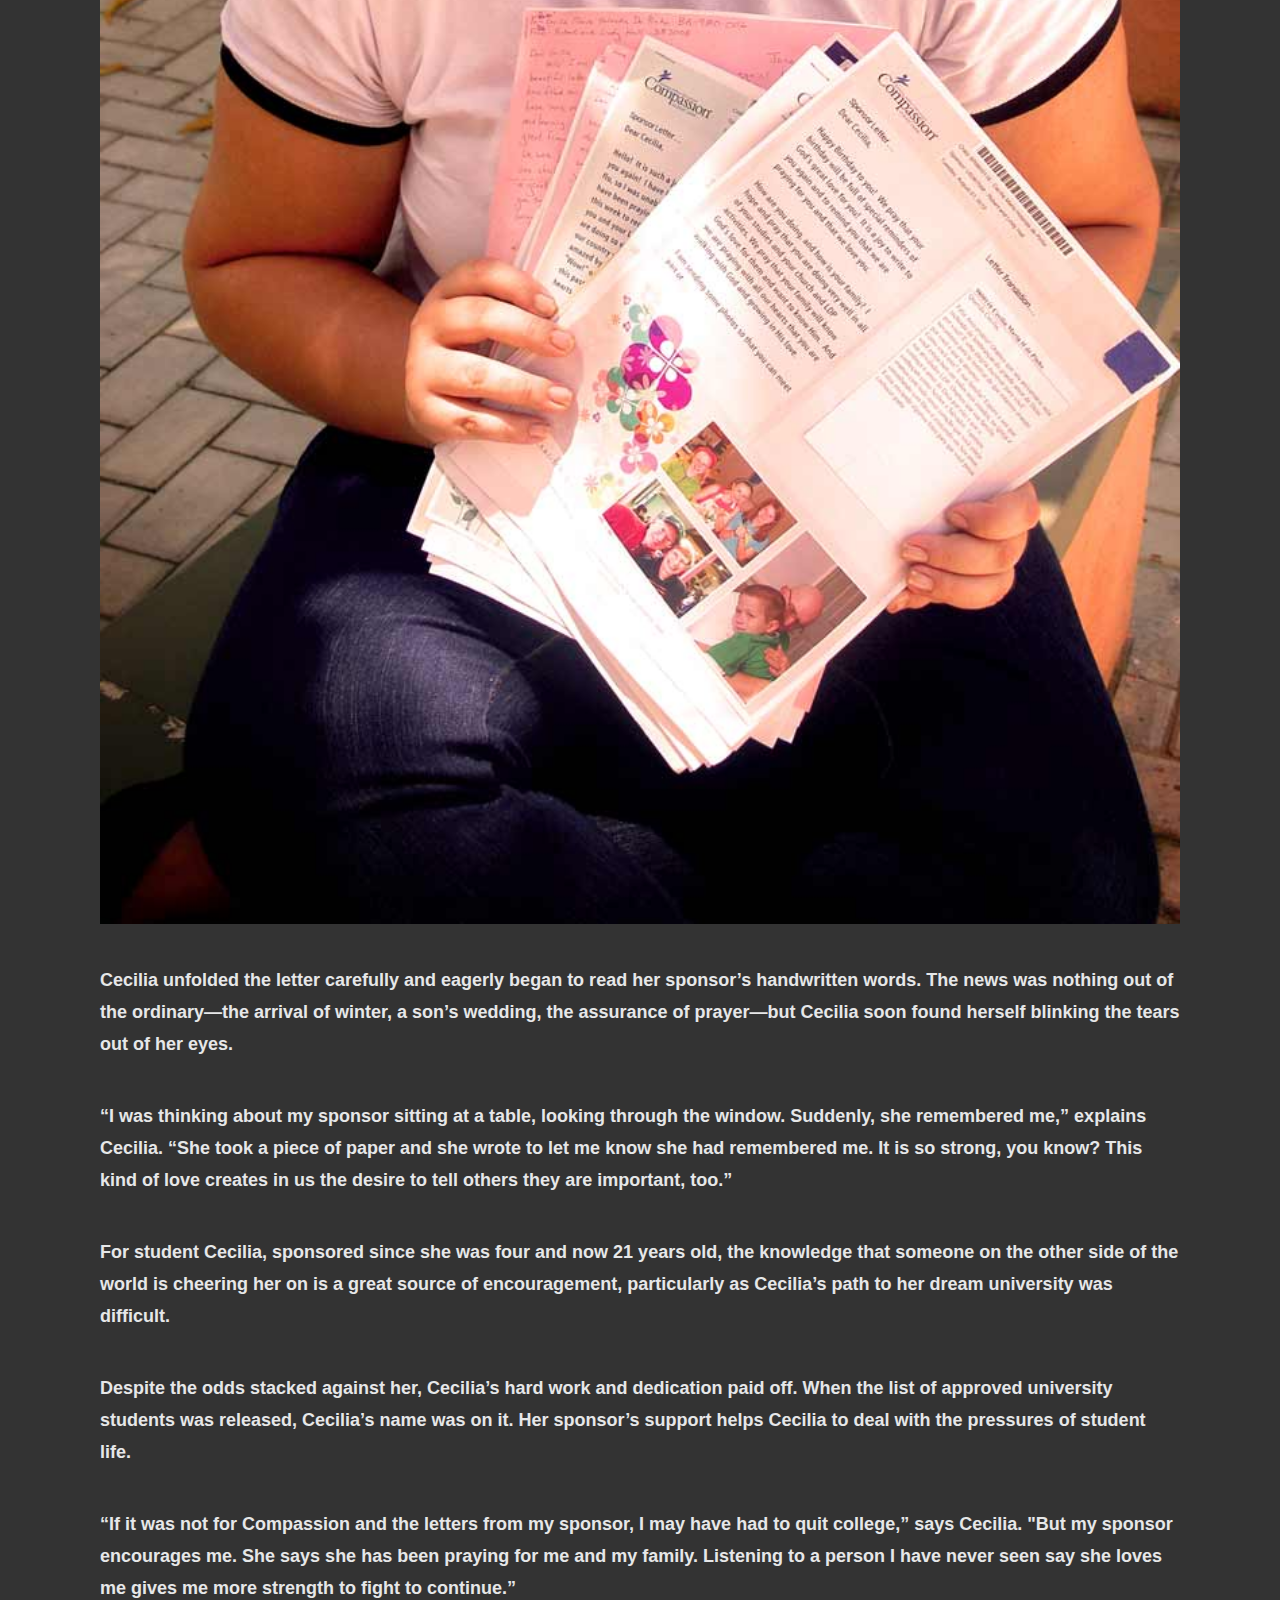
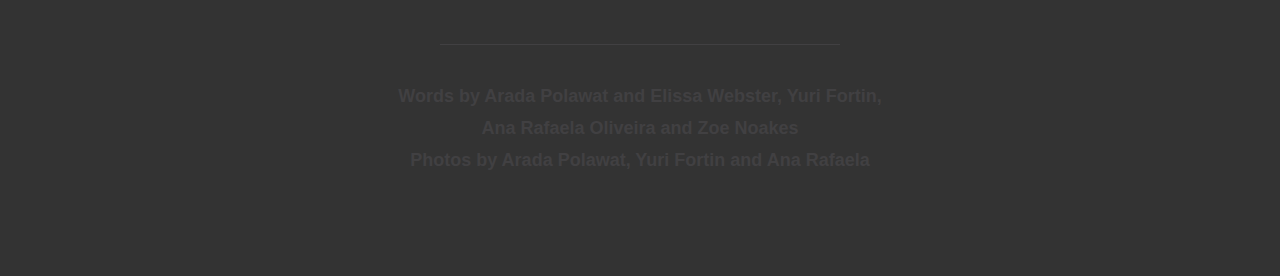
==== commit c637f9c2: "1.16.03 Minor typo changes in stories" ====
--- a/stories/Letter_Story.html
+++ b/stories/Letter_Story.html
@@ -20,7 +20,7 @@
             
             <h2 class="story-title">Love Letters</h2>
             <div class="underline"></div>
-            <p class="story-intro">In financial year 2014, Australian sponsors sent over 162,000 letters to sponsored children around the world. Three very different people—a 70 -year -old translator from Thailand, a young boy from Honduras, and a university student from Brazil— describe the impact that sponsor’s’ letters have had on their life. </p>
+            <p class="story-intro">In financial year 2014, Australian sponsors sent over 162,000 letters to sponsored children around the world. Three very different people—a 70-year-old translator from Thailand, a young boy from Honduras, and a university student from Brazil—describe the impact that sponsors' letters have had on their life. </p>
             
             <p class="story-small-heading">The translator</p>
             
--- a/stories/css/stories-css.css
+++ b/stories/css/stories-css.css
@@ -292,7 +292,7 @@
     width: 100%;
     height: auto;
     margin: auto;
-    padding: 100px 100px 60px 80px;
+    padding: 100px 100px 60px 100px;
 }
 
 .story-title {
@@ -307,7 +307,7 @@
 }
 
 .story-intro {
-  font-family: "Tetria LT W01 Bold", "Helvetica Neue", Helvetica, Arial, sans-serif;
+  font-family: "Tetria LT W01 Light", "Helvetica Neue", Helvetica, Arial, sans-serif;
   font-size: 22px;
   font-weight: 700;  
   text-align: center;
